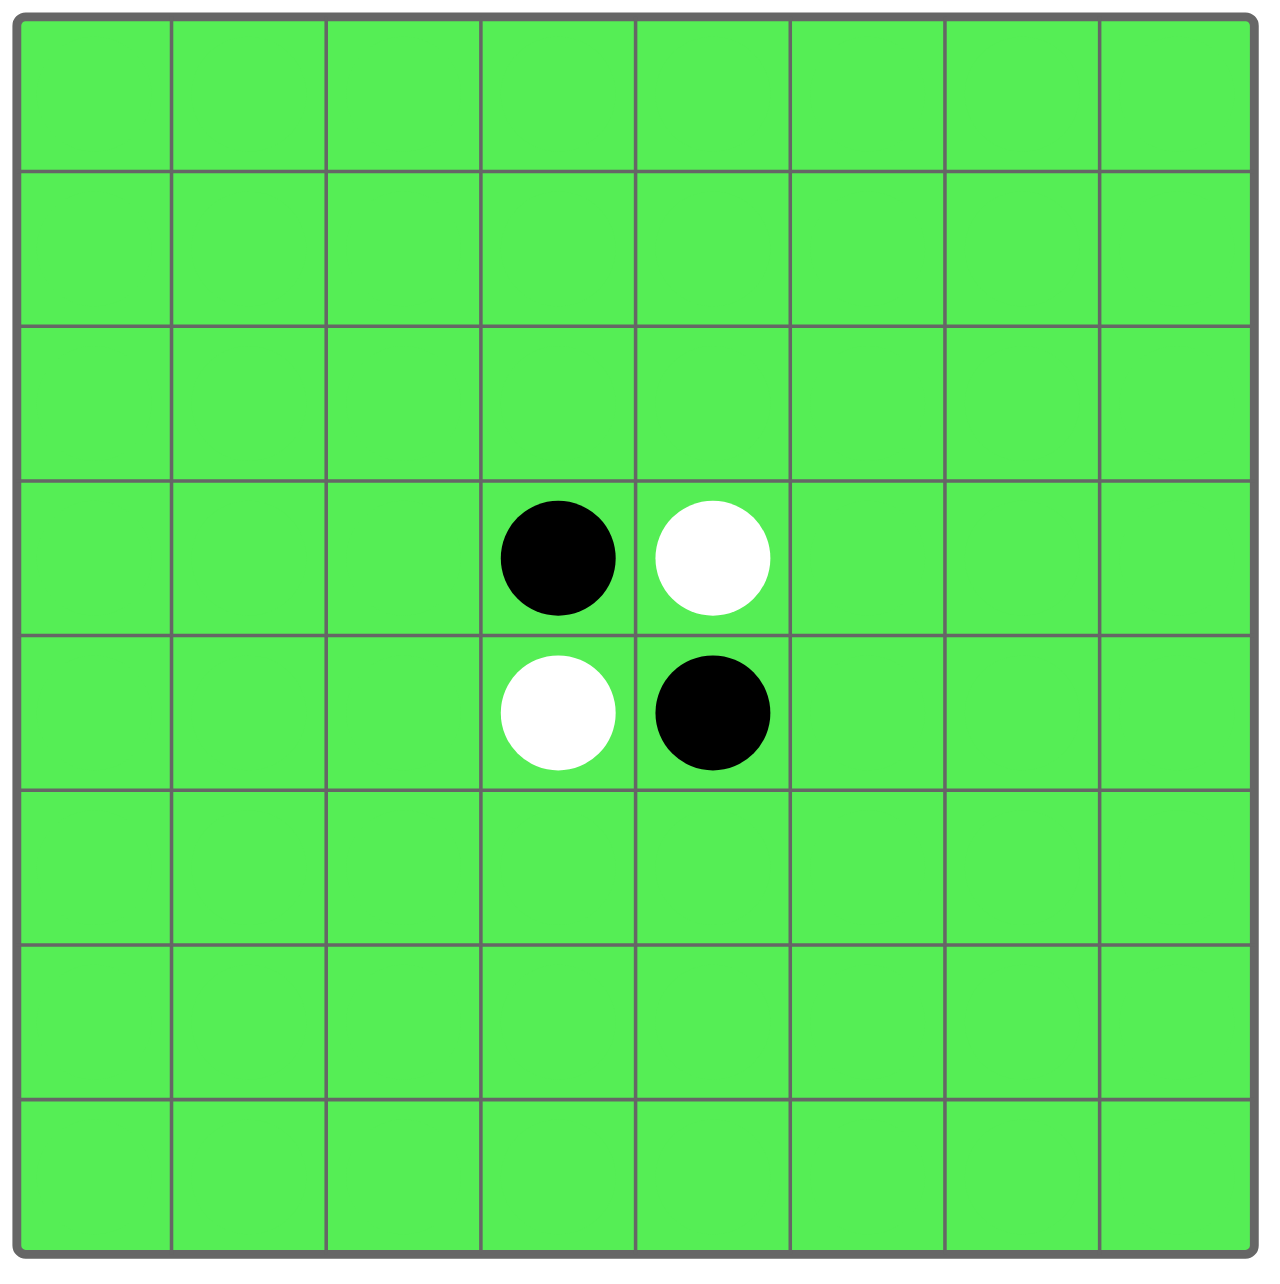
==== index.html @ 497e86ff "Update and rename FinalOsero.html to index.html" ====
<!DOCTYPE HTML>
<html lang="ja">

<head>
    <meta charset="utf-8">
    <meta name="viewport" content="width=device-width,initial-scale=1">
    <link rel="stylesheet" href="FinalOthello.css">
    <link rel="icon" href="OSERO.ico">
    <title>
        Play Othello
    </title>
</head>

<body>
    <div id="svgWrap">
        <svg viewBox="0 0 1430 1430" xmlns="http://www.w3.org/2000/svg" id="SVGsheet">
            <rect x="10" y="10" width="1400" height="1400" fill="#5e5" stroke="#666" stroke-width="10" rx="10" ry="10"/>
            <g stroke="#666" stroke-width="4">
                <line x1="185" x2="185" y1="10" y2="1410" />
                <line x1="360" x2="360" y1="10" y2="1410" />
                <line x1="535" x2="535" y1="10" y2="1410" />
                <line x1="710" x2="710" y1="10" y2="1410" />
                <line x1="885" x2="885" y1="10" y2="1410" />
                <line x1="1060" x2="1060" y1="10" y2="1410" />
                <line x1="1235" x2="1235" y1="10" y2="1410" />
                <line x1="10" x2="1410" y1="185" y2="185" />
                <line x1="10" x2="1410" y1="360" y2="360" />
                <line x1="10" x2="1410" y1="535" y2="535" />
                <line x1="10" x2="1410" y1="710" y2="710" />
                <line x1="10" x2="1410" y1="885" y2="885" />
                <line x1="10" x2="1410" y1="1060" y2="1060" />
                <line x1="10" x2="1410" y1="1235" y2="1235" />
            </g>
            <g id="pieces">
                <circle class="pieceCircle" cx="97.5" cy="97.5" r="65" fill="#5e5" id="11" />
                <circle class="pieceCircle" cx="272.5" cy="97.5" r="65" fill="#5e5" id="21" />
                <circle class="pieceCircle" cx="447.5" cy="97.5" r="65" fill="#5e5" id="31" />
                <circle class="pieceCircle" cx="622.5" cy="97.5" r="65" fill="#5e5" id="41" />
                <circle class="pieceCircle" cx="797.5" cy="97.5" r="65" fill="#5e5" id="51" />
                <circle class="pieceCircle" cx="972.5" cy="97.5" r="65" fill="#5e5" id="61" />
                <circle class="pieceCircle" cx="1147.5" cy="97.5" r="65" fill="#5e5" id="71" />
                <circle class="pieceCircle" cx="1322.5" cy="97.5" r="65" fill="#5e5" id="81" />
                <circle class="pieceCircle" cx="97.5" cy="272.5" r="65" fill="#5e5" id="12" />
                <circle class="pieceCircle" cx="272.5" cy="272.5" r="65" fill="#5e5" id="22" />
                <circle class="pieceCircle" cx="447.5" cy="272.5" r="65" fill="#5e5" id="32" />
                <circle class="pieceCircle" cx="622.5" cy="272.5" r="65" fill="#5e5" id="42" />
                <circle class="pieceCircle" cx="797.5" cy="272.5" r="65" fill="#5e5" id="52" />
                <circle class="pieceCircle" cx="972.5" cy="272.5" r="65" fill="#5e5" id="62" />
                <circle class="pieceCircle" cx="1147.5" cy="272.5" r="65" fill="#5e5" id="72" />
                <circle class="pieceCircle" cx="1322.5" cy="272.5" r="65" fill="#5e5" id="82" />
                <circle class="pieceCircle" cx="97.5" cy="447.5" r="65" fill="#5e5" id="13" />
                <circle class="pieceCircle" cx="272.5" cy="447.5" r="65" fill="#5e5" id="23" />
                <circle class="pieceCircle" cx="447.5" cy="447.5" r="65" fill="#5e5" id="33" />
                <circle class="pieceCircle" cx="622.5" cy="447.5" r="65" fill="#5e5" id="43" />
                <circle class="pieceCircle" cx="797.5" cy="447.5" r="65" fill="#5e5" id="53" />
                <circle class="pieceCircle" cx="972.5" cy="447.5" r="65" fill="#5e5" id="63" />
                <circle class="pieceCircle" cx="1147.5" cy="447.5" r="65" fill="#5e5" id="73" />
                <circle class="pieceCircle" cx="1322.5" cy="447.5" r="65" fill="#5e5" id="83" />
                <circle class="pieceCircle" cx="97.5" cy="622.5" r="65" fill="#5e5" id="14" />
                <circle class="pieceCircle" cx="272.5" cy="622.5" r="65" fill="#5e5" id="24" />
                <circle class="pieceCircle" cx="447.5" cy="622.5" r="65" fill="#5e5" id="34" />
                <circle class="pieceCircle" cx="622.5" cy="622.5" r="65" fill="#000" id="44" />
                <circle class="pieceCircle" cx="797.5" cy="622.5" r="65" fill="#fff" id="54" />
                <circle class="pieceCircle" cx="972.5" cy="622.5" r="65" fill="#5e5" id="64" />
                <circle class="pieceCircle" cx="1147.5" cy="622.5" r="65" fill="#5e5" id="74" />
                <circle class="pieceCircle" cx="1322.5" cy="622.5" r="65" fill="#5e5" id="84" />
                <circle class="pieceCircle" cx="97.5" cy="797.5" r="65" fill="#5e5" id="15" />
                <circle class="pieceCircle" cx="272.5" cy="797.5" r="65" fill="#5e5" id="25" />
                <circle class="pieceCircle" cx="447.5" cy="797.5" r="65" fill="#5e5" id="35" />
                <circle class="pieceCircle" cx="622.5" cy="797.5" r="65" fill="#fff" id="45" />
                <circle class="pieceCircle" cx="797.5" cy="797.5" r="65" fill="#000" id="55" />
                <circle class="pieceCircle" cx="972.5" cy="797.5" r="65" fill="#5e5" id="65" />
                <circle class="pieceCircle" cx="1147.5" cy="797.5" r="65" fill="#5e5" id="75" />
                <circle class="pieceCircle" cx="1322.5" cy="797.5" r="65" fill="#5e5" id="85" />
                <circle class="pieceCircle" cx="97.5" cy="972.5" r="65" fill="#5e5" id="16" />
                <circle class="pieceCircle" cx="272.5" cy="972.5" r="65" fill="#5e5" id="26" />
                <circle class="pieceCircle" cx="447.5" cy="972.5" r="65" fill="#5e5" id="36" />
                <circle class="pieceCircle" cx="622.5" cy="972.5" r="65" fill="#5e5" id="46" />
                <circle class="pieceCircle" cx="797.5" cy="972.5" r="65" fill="#5e5" id="56" />
                <circle class="pieceCircle" cx="972.5" cy="972.5" r="65" fill="#5e5" id="66" />
                <circle class="pieceCircle" cx="1147.5" cy="972.5" r="65" fill="#5e5" id="76" />
                <circle class="pieceCircle" cx="1322.5" cy="972.5" r="65" fill="#5e5" id="86" />
                <circle class="pieceCircle" cx="97.5" cy="1147.5" r="65" fill="#5e5" id="17" />
                <circle class="pieceCircle" cx="272.5" cy="1147.5" r="65" fill="#5e5" id="27" />
                <circle class="pieceCircle" cx="447.5" cy="1147.5" r="65" fill="#5e5" id="37" />
                <circle class="pieceCircle" cx="622.5" cy="1147.5" r="65" fill="#5e5" id="47" />
                <circle class="pieceCircle" cx="797.5" cy="1147.5" r="65" fill="#5e5" id="57" />
                <circle class="pieceCircle" cx="972.5" cy="1147.5" r="65" fill="#5e5" id="67" />
                <circle class="pieceCircle" cx="1147.5" cy="1147.5" r="65" fill="#5e5" id="77" />
                <circle class="pieceCircle" cx="1322.5" cy="1147.5" r="65" fill="#5e5" id="87" />
                <circle class="pieceCircle" cx="97.5" cy="1322.5" r="65" fill="#5e5" id="18" />
                <circle class="pieceCircle" cx="272.5" cy="1322.5" r="65" fill="#5e5" id="28" />
                <circle class="pieceCircle" cx="447.5" cy="1322.5" r="65" fill="#5e5" id="38" />
                <circle class="pieceCircle" cx="622.5" cy="1322.5" r="65" fill="#5e5" id="48" />
                <circle class="pieceCircle" cx="797.5" cy="1322.5" r="65" fill="#5e5" id="58" />
                <circle class="pieceCircle" cx="972.5" cy="1322.5" r="65" fill="#5e5" id="68" />
                <circle class="pieceCircle" cx="1147.5" cy="1322.5" r="65" fill="#5e5" id="78" />
                <circle class="pieceCircle" cx="1322.5" cy="1322.5" r="65" fill="#5e5" id="88" />
            </g>
        </svg>
    </div>
    <div id="LogArea"></div>
    <script src="FinalOthello.js"></script>
</body>

</html>
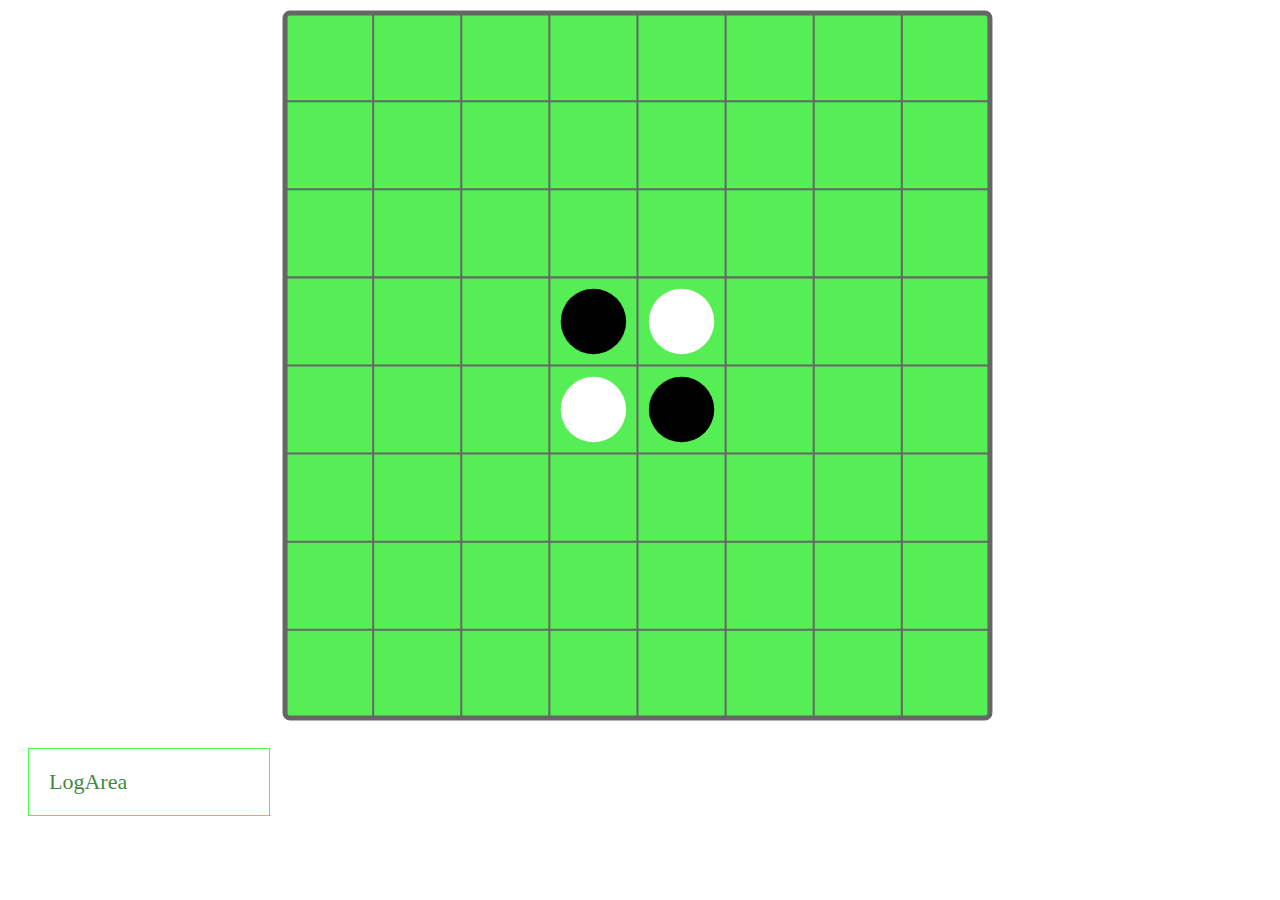
==== commit 4329e45f: "Update index.html" ====
--- a/index.html
+++ b/index.html
@@ -99,7 +99,9 @@
             </g>
         </svg>
     </div>
-    <div id="LogArea"></div>
+    <div id="LogArea">
+        LogArea
+    </div>
     <script src="FinalOthello.js"></script>
 </body>
 
--- a/FinalOthello.css
+++ b/FinalOthello.css
@@ -0,0 +1,17 @@
+#svgWrap{
+    height: 80vmin;
+    width: 80vmin;
+    margin: 0 auto;
+}
+.pieceCircle{
+    transition: all 500ms linear 0s;
+}
+#LogArea{
+    width: 200px;
+    font-size: 22px;
+    font-family: serif;
+    color: #484;
+    border: 1px solid #4f4;
+    padding: 20px;
+    margin: 20px;
+}
